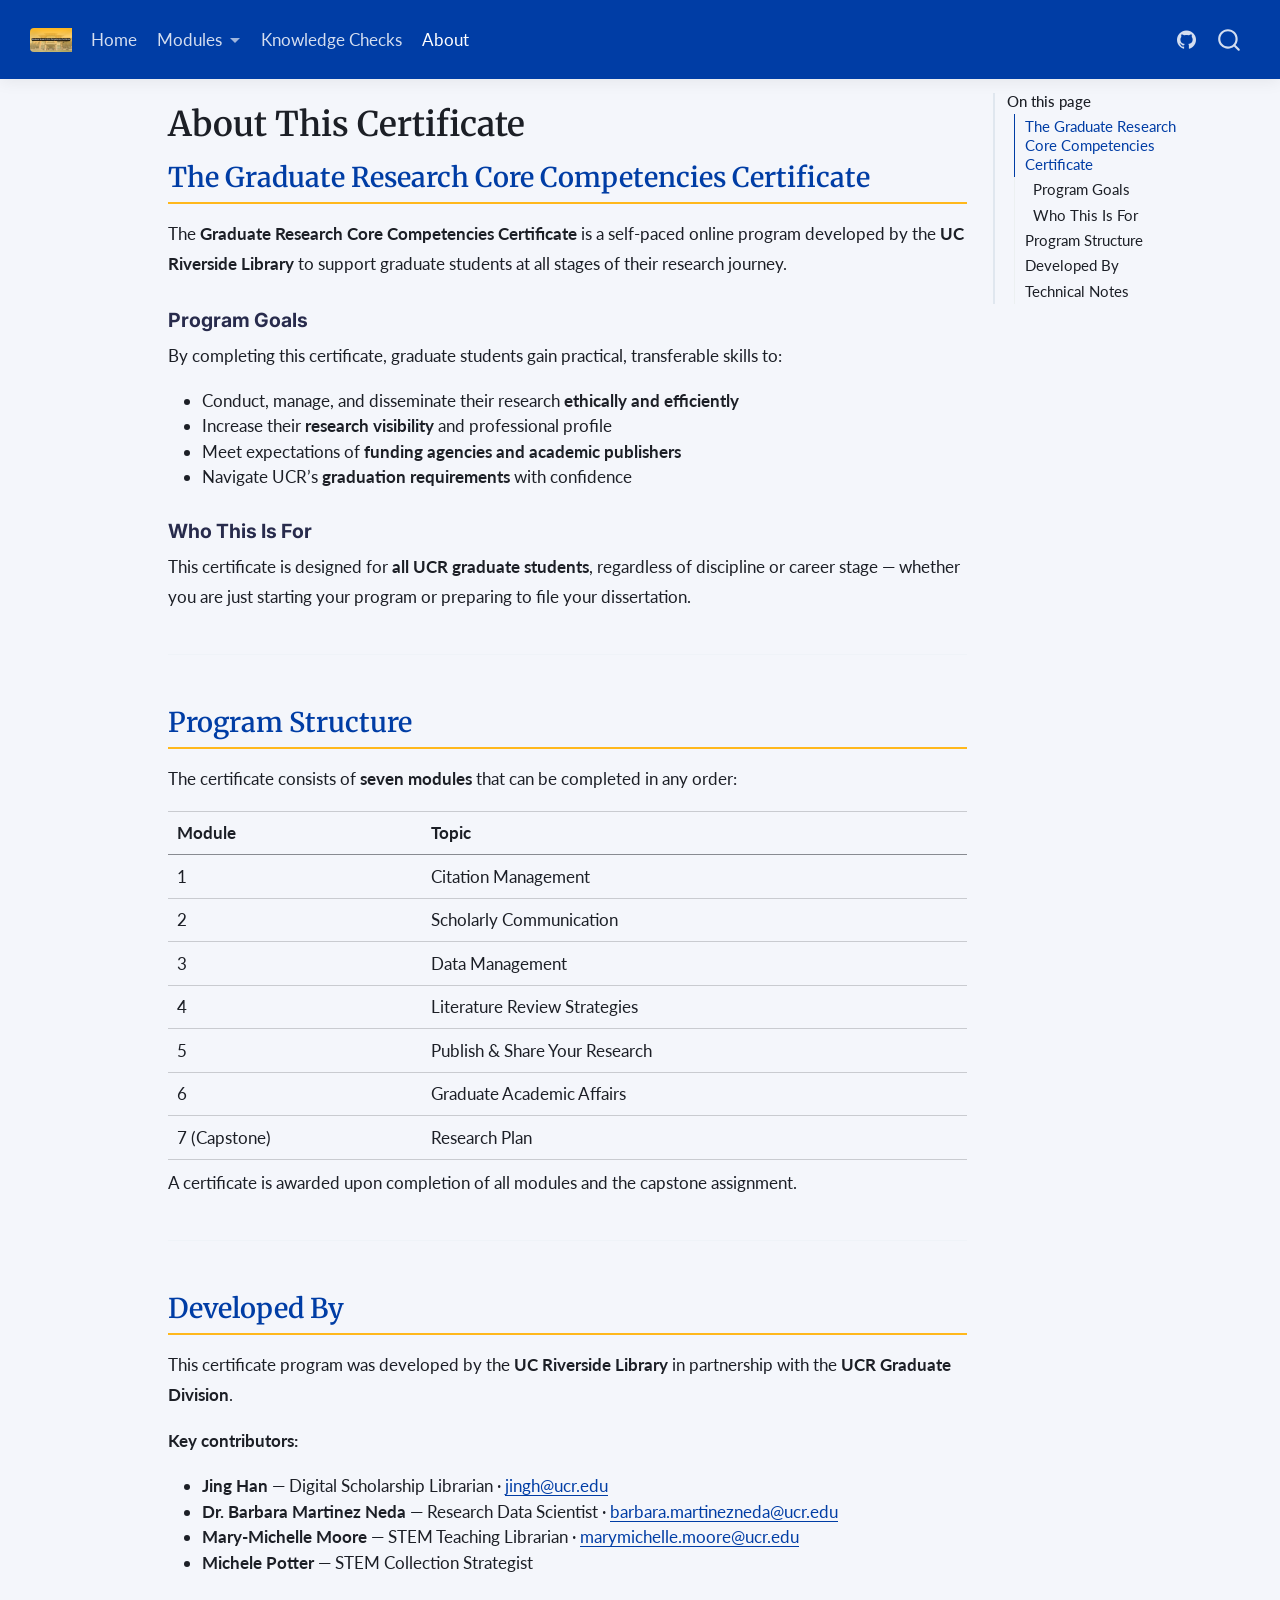
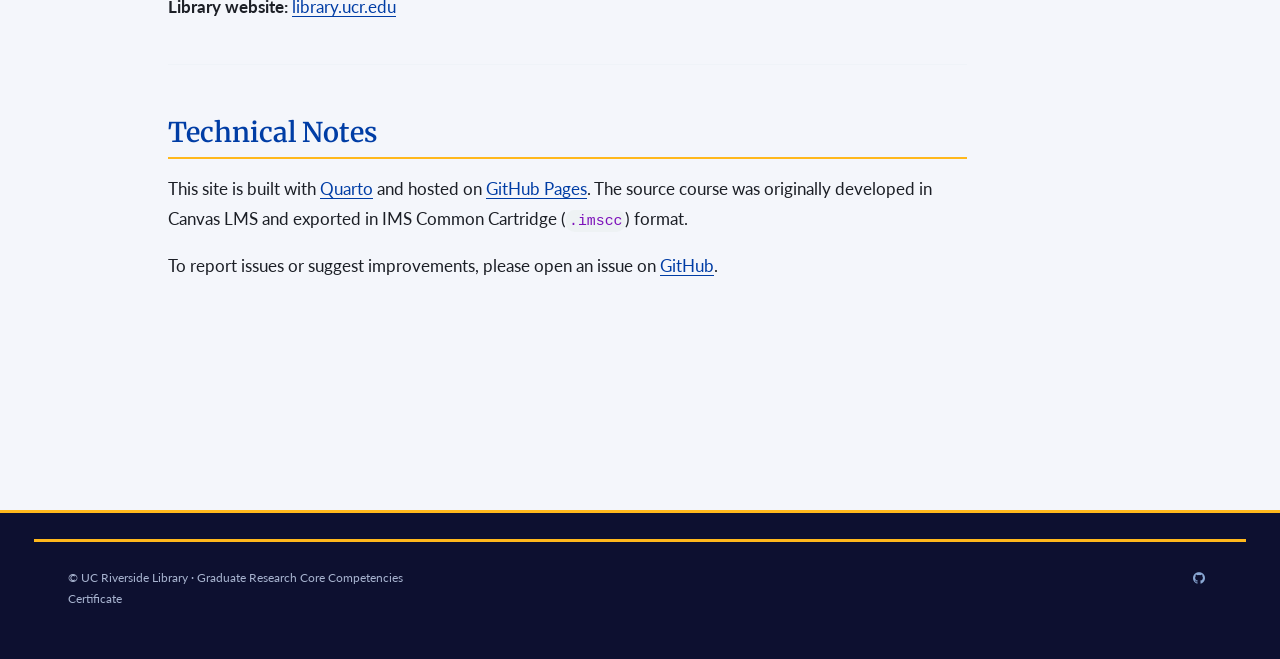
==== docs/about.html @ 78f664d3 "Initial Commit" ====
<!DOCTYPE html>
<html xmlns="http://www.w3.org/1999/xhtml" lang="en" xml:lang="en"><head>

<meta charset="utf-8">
<meta name="generator" content="quarto-1.9.36">

<meta name="viewport" content="width=device-width, initial-scale=1.0, user-scalable=yes">


<title>About This Certificate – Graduate Research Core Competencies Certificate</title>
<style>
/* Default styles provided by pandoc.
** See https://pandoc.org/MANUAL.html#variables-for-html for config info.
*/
code{white-space: pre-wrap;}
span.smallcaps{font-variant: small-caps;}
div.columns{display: flex; gap: min(4vw, 1.5em);}
div.column{flex: auto; overflow-x: auto;}
div.hanging-indent{margin-left: 1.5em; text-indent: -1.5em;}
ul.task-list{list-style: none;}
ul.task-list li input[type="checkbox"] {
  width: 0.8em;
  margin: 0 0.8em 0.2em -1em; /* quarto-specific, see https://github.com/quarto-dev/quarto-cli/issues/4556 */ 
  vertical-align: middle;
}
</style>


<script src="site_libs/quarto-nav/quarto-nav.js"></script>
<script src="site_libs/quarto-nav/headroom.min.js"></script>
<script src="site_libs/clipboard/clipboard.min.js"></script>
<script src="site_libs/quarto-search/autocomplete.umd.js"></script>
<script src="site_libs/quarto-search/fuse.min.js"></script>
<script src="site_libs/quarto-search/quarto-search.js"></script>
<meta name="quarto:offset" content="./">
<link href="./images/certificate-thumbnail.jpg" rel="icon" type="image/jpeg">
<script src="site_libs/quarto-html/quarto.js" type="module"></script>
<script src="site_libs/quarto-html/tabsets/tabsets.js" type="module"></script>
<script src="site_libs/quarto-html/popper.min.js"></script>
<script src="site_libs/quarto-html/tippy.umd.min.js"></script>
<script src="site_libs/quarto-html/anchor.min.js"></script>
<link href="site_libs/quarto-html/tippy.css" rel="stylesheet">
<link href="site_libs/quarto-html/quarto-syntax-highlighting-845c23b38eaddc0f92fda52bfe77a8c8.css" rel="stylesheet" id="quarto-text-highlighting-styles">
<script src="site_libs/bootstrap/bootstrap.min.js"></script>
<link href="site_libs/bootstrap/bootstrap-icons.css" rel="stylesheet">
<link href="site_libs/bootstrap/bootstrap-37506186355d0fa0d9f00577c64c802b.min.css" rel="stylesheet" append-hash="true" id="quarto-bootstrap" data-mode="light">
<script id="quarto-search-options" type="application/json">{
  "location": "navbar",
  "copy-button": false,
  "collapse-after": 3,
  "panel-placement": "end",
  "type": "overlay",
  "limit": 50,
  "keyboard-shortcut": [
    "f",
    "/",
    "s"
  ],
  "show-item-context": false,
  "language": {
    "search-no-results-text": "No results",
    "search-matching-documents-text": "matching documents",
    "search-copy-link-title": "Copy link to search",
    "search-hide-matches-text": "Hide additional matches",
    "search-more-match-text": "more match in this document",
    "search-more-matches-text": "more matches in this document",
    "search-clear-button-title": "Clear",
    "search-text-placeholder": "",
    "search-detached-cancel-button-title": "Cancel",
    "search-submit-button-title": "Submit",
    "search-label": "Search"
  }
}</script>
<style>html{ scroll-behavior: smooth; }</style>
<link rel="preconnect" href="https://fonts.googleapis.com">
<link href="https://fonts.googleapis.com/css2?family=Inter:wght@300;400;600;700&amp;family=Merriweather:wght@400;700&amp;display=swap" rel="stylesheet">


</head>

<body class="nav-fixed quarto-light">

<div id="quarto-search-results"></div>
  <header id="quarto-header" class="headroom fixed-top">
    <nav class="navbar navbar-expand-lg " data-bs-theme="dark">
      <div class="navbar-container container-fluid">
      <div class="navbar-brand-container mx-auto">
    <a href="./index.html" class="navbar-brand navbar-brand-logo">
    <img src="./images/certificate-thumbnail.jpg" alt="GRCC Certificate" class="navbar-logo light-content">
    <img src="./images/certificate-thumbnail.jpg" alt="GRCC Certificate" class="navbar-logo dark-content">
    </a>
  </div>
            <div id="quarto-search" class="" title="Search"></div>
          <button class="navbar-toggler" type="button" data-bs-toggle="collapse" data-bs-target="#navbarCollapse" aria-controls="navbarCollapse" role="menu" aria-expanded="false" aria-label="Toggle navigation" onclick="if (window.quartoToggleHeadroom) { window.quartoToggleHeadroom(); }">
  <span class="navbar-toggler-icon"></span>
</button>
          <div class="collapse navbar-collapse" id="navbarCollapse">
            <ul class="navbar-nav navbar-nav-scroll me-auto">
  <li class="nav-item">
    <a class="nav-link" href="./index.html"> 
<span class="menu-text">Home</span></a>
  </li>  
  <li class="nav-item dropdown ">
    <a class="nav-link dropdown-toggle" href="#" id="nav-menu-modules" role="link" data-bs-toggle="dropdown" aria-expanded="false">
 <span class="menu-text">Modules</span>
    </a>
    <ul class="dropdown-menu" aria-labelledby="nav-menu-modules">    
        <li>
    <a class="dropdown-item" href="./modules/01-citation-management.html">
 <span class="dropdown-text">1 · Citation Management</span></a>
  </li>  
        <li>
    <a class="dropdown-item" href="./modules/02-scholarly-communication.html">
 <span class="dropdown-text">2 · Scholarly Communication</span></a>
  </li>  
        <li>
    <a class="dropdown-item" href="./modules/03-data-management.html">
 <span class="dropdown-text">3 · Data Management</span></a>
  </li>  
        <li>
    <a class="dropdown-item" href="./modules/04-literature-review.html">
 <span class="dropdown-text">4 · Literature Review Strategies</span></a>
  </li>  
        <li>
    <a class="dropdown-item" href="./modules/05-publish-share.html">
 <span class="dropdown-text">5 · Publish &amp; Share Your Research</span></a>
  </li>  
        <li>
    <a class="dropdown-item" href="./modules/06-graduate-academic-affairs.html">
 <span class="dropdown-text">6 · Graduate Academic Affairs</span></a>
  </li>  
        <li>
    <a class="dropdown-item" href="./modules/07-capstone.html">
 <span class="dropdown-text">7 · Capstone: Research Plan</span></a>
  </li>  
    </ul>
  </li>
  <li class="nav-item">
    <a class="nav-link" href="./knowledge-checks.html"> 
<span class="menu-text">Knowledge Checks</span></a>
  </li>  
  <li class="nav-item">
    <a class="nav-link active" href="./about.html" aria-current="page"> 
<span class="menu-text">About</span></a>
  </li>  
</ul>
            <ul class="navbar-nav navbar-nav-scroll ms-auto">
  <li class="nav-item compact">
    <a class="nav-link" href="https://github.com/jinghanlib/grcc-certificate"> <i class="bi bi-github" role="img" aria-label="GitHub">
</i> 
<span class="menu-text"></span></a>
  </li>  
</ul>
          </div> <!-- /navcollapse -->
            <div class="quarto-navbar-tools">
</div>
      </div> <!-- /container-fluid -->
    </nav>
</header>
<!-- content -->
<div id="quarto-content" class="quarto-container page-columns page-rows-contents page-layout-article page-navbar">
<!-- sidebar -->
<!-- margin-sidebar -->
    <div id="quarto-margin-sidebar" class="sidebar margin-sidebar">
        <nav id="TOC" role="doc-toc" class="toc-active">
    <h2 id="toc-title">On this page</h2>
   
  <ul>
  <li><a href="#the-graduate-research-core-competencies-certificate" id="toc-the-graduate-research-core-competencies-certificate" class="nav-link active" data-scroll-target="#the-graduate-research-core-competencies-certificate">The Graduate Research Core Competencies Certificate</a>
  <ul class="collapse">
  <li><a href="#program-goals" id="toc-program-goals" class="nav-link" data-scroll-target="#program-goals">Program Goals</a></li>
  <li><a href="#who-this-is-for" id="toc-who-this-is-for" class="nav-link" data-scroll-target="#who-this-is-for">Who This Is For</a></li>
  </ul></li>
  <li><a href="#program-structure" id="toc-program-structure" class="nav-link" data-scroll-target="#program-structure">Program Structure</a></li>
  <li><a href="#developed-by" id="toc-developed-by" class="nav-link" data-scroll-target="#developed-by">Developed By</a></li>
  <li><a href="#technical-notes" id="toc-technical-notes" class="nav-link" data-scroll-target="#technical-notes">Technical Notes</a></li>
  </ul>
</nav>
    </div>
<!-- main -->
<main class="content" id="quarto-document-content">

<header id="title-block-header" class="quarto-title-block default">
<div class="quarto-title">
<h1 class="title">About This Certificate</h1>
</div>



<div class="quarto-title-meta">

    
  
    
  </div>
  


</header>


<section id="the-graduate-research-core-competencies-certificate" class="level2">
<h2 class="anchored" data-anchor-id="the-graduate-research-core-competencies-certificate">The Graduate Research Core Competencies Certificate</h2>
<p>The <strong>Graduate Research Core Competencies Certificate</strong> is a self-paced online program developed by the <strong>UC Riverside Library</strong> to support graduate students at all stages of their research journey.</p>
<section id="program-goals" class="level3">
<h3 class="anchored" data-anchor-id="program-goals">Program Goals</h3>
<p>By completing this certificate, graduate students gain practical, transferable skills to:</p>
<ul>
<li>Conduct, manage, and disseminate their research <strong>ethically and efficiently</strong></li>
<li>Increase their <strong>research visibility</strong> and professional profile</li>
<li>Meet expectations of <strong>funding agencies and academic publishers</strong></li>
<li>Navigate UCR’s <strong>graduation requirements</strong> with confidence</li>
</ul>
</section>
<section id="who-this-is-for" class="level3">
<h3 class="anchored" data-anchor-id="who-this-is-for">Who This Is For</h3>
<p>This certificate is designed for <strong>all UCR graduate students</strong>, regardless of discipline or career stage — whether you are just starting your program or preparing to file your dissertation.</p>
<hr>
</section>
</section>
<section id="program-structure" class="level2">
<h2 class="anchored" data-anchor-id="program-structure">Program Structure</h2>
<p>The certificate consists of <strong>seven modules</strong> that can be completed in any order:</p>
<table class="caption-top table">
<thead>
<tr class="header">
<th>Module</th>
<th>Topic</th>
</tr>
</thead>
<tbody>
<tr class="odd">
<td>1</td>
<td>Citation Management</td>
</tr>
<tr class="even">
<td>2</td>
<td>Scholarly Communication</td>
</tr>
<tr class="odd">
<td>3</td>
<td>Data Management</td>
</tr>
<tr class="even">
<td>4</td>
<td>Literature Review Strategies</td>
</tr>
<tr class="odd">
<td>5</td>
<td>Publish &amp; Share Your Research</td>
</tr>
<tr class="even">
<td>6</td>
<td>Graduate Academic Affairs</td>
</tr>
<tr class="odd">
<td>7 (Capstone)</td>
<td>Research Plan</td>
</tr>
</tbody>
</table>
<p>A certificate is awarded upon completion of all modules and the capstone assignment.</p>
<hr>
</section>
<section id="developed-by" class="level2">
<h2 class="anchored" data-anchor-id="developed-by">Developed By</h2>
<p>This certificate program was developed by the <strong>UC Riverside Library</strong> in partnership with the <strong>UCR Graduate Division</strong>.</p>
<p><strong>Key contributors:</strong></p>
<ul>
<li><strong>Jing Han</strong> — Digital Scholarship Librarian · <a href="mailto:jingh@ucr.edu">jingh@ucr.edu</a></li>
<li><strong>Dr.&nbsp;Barbara Martinez Neda</strong> — Research Data Scientist · <a href="mailto:barbara.martinezneda@ucr.edu">barbara.martinezneda@ucr.edu</a></li>
<li><strong>Mary-Michelle Moore</strong> — STEM Teaching Librarian · <a href="mailto:marymichelle.moore@ucr.edu">marymichelle.moore@ucr.edu</a></li>
<li><strong>Michele Potter</strong> — STEM Collection Strategist</li>
</ul>
<p><strong>Library website:</strong> <a href="https://library.ucr.edu">library.ucr.edu</a></p>
<hr>
</section>
<section id="technical-notes" class="level2">
<h2 class="anchored" data-anchor-id="technical-notes">Technical Notes</h2>
<p>This site is built with <a href="https://quarto.org">Quarto</a> and hosted on <a href="https://pages.github.com">GitHub Pages</a>. The source course was originally developed in Canvas LMS and exported in IMS Common Cartridge (<code>.imscc</code>) format.</p>
<p>To report issues or suggest improvements, please open an issue on <a href="https://github.com/YOUR-USERNAME/grcc-certificate">GitHub</a>.</p>


</section>

</main> <!-- /main -->
<script id="quarto-html-after-body" type="application/javascript">
  window.document.addEventListener("DOMContentLoaded", function (event) {
    const icon = "";
    const anchorJS = new window.AnchorJS();
    anchorJS.options = {
      placement: 'right',
      icon: icon
    };
    anchorJS.add('.anchored');
    const isCodeAnnotation = (el) => {
      for (const clz of el.classList) {
        if (clz.startsWith('code-annotation-')) {                     
          return true;
        }
      }
      return false;
    }
    const onCopySuccess = function(e) {
      // button target
      const button = e.trigger;
      // don't keep focus
      button.blur();
      // flash "checked"
      button.classList.add('code-copy-button-checked');
      var currentTitle = button.getAttribute("title");
      button.setAttribute("title", "Copied!");
      let tooltip;
      if (window.bootstrap) {
        button.setAttribute("data-bs-toggle", "tooltip");
        button.setAttribute("data-bs-placement", "left");
        button.setAttribute("data-bs-title", "Copied!");
        tooltip = new bootstrap.Tooltip(button, 
          { trigger: "manual", 
            customClass: "code-copy-button-tooltip",
            offset: [0, -8]});
        tooltip.show();    
      }
      setTimeout(function() {
        if (tooltip) {
          tooltip.hide();
          button.removeAttribute("data-bs-title");
          button.removeAttribute("data-bs-toggle");
          button.removeAttribute("data-bs-placement");
        }
        button.setAttribute("title", currentTitle);
        button.classList.remove('code-copy-button-checked');
      }, 1000);
      // clear code selection
      e.clearSelection();
    }
    const getTextToCopy = function(trigger) {
      const outerScaffold = trigger.parentElement.cloneNode(true);
      const codeEl = outerScaffold.querySelector('code');
      for (const childEl of codeEl.children) {
        if (isCodeAnnotation(childEl)) {
          childEl.remove();
        }
      }
      return codeEl.innerText;
    }
    const clipboard = new window.ClipboardJS('.code-copy-button:not([data-in-quarto-modal])', {
      text: getTextToCopy
    });
    clipboard.on('success', onCopySuccess);
    if (window.document.getElementById('quarto-embedded-source-code-modal')) {
      const clipboardModal = new window.ClipboardJS('.code-copy-button[data-in-quarto-modal]', {
        text: getTextToCopy,
        container: window.document.getElementById('quarto-embedded-source-code-modal')
      });
      clipboardModal.on('success', onCopySuccess);
    }
      var localhostRegex = new RegExp(/^(?:http|https):\/\/localhost\:?[0-9]*\//);
      var mailtoRegex = new RegExp(/^mailto:/);
        var filterRegex = new RegExp('/' + window.location.host + '/');
      var isInternal = (href) => {
          return filterRegex.test(href) || localhostRegex.test(href) || mailtoRegex.test(href);
      }
      // Inspect non-navigation links and adorn them if external
     var links = window.document.querySelectorAll('a[href]:not(.nav-link):not(.navbar-brand):not(.toc-action):not(.sidebar-link):not(.sidebar-item-toggle):not(.pagination-link):not(.no-external):not([aria-hidden]):not(.dropdown-item):not(.quarto-navigation-tool):not(.about-link)');
      for (var i=0; i<links.length; i++) {
        const link = links[i];
        if (!isInternal(link.href)) {
          // undo the damage that might have been done by quarto-nav.js in the case of
          // links that we want to consider external
          if (link.dataset.originalHref !== undefined) {
            link.href = link.dataset.originalHref;
          }
            // target, if specified
            link.setAttribute("target", "_blank");
            if (link.getAttribute("rel") === null) {
              link.setAttribute("rel", "noopener");
            }
        }
      }
    function tippyHover(el, contentFn, onTriggerFn, onUntriggerFn) {
      const config = {
        allowHTML: true,
        maxWidth: 500,
        delay: 100,
        arrow: false,
        appendTo: function(el) {
            return el.parentElement;
        },
        interactive: true,
        interactiveBorder: 10,
        theme: 'quarto',
        placement: 'bottom-start',
      };
      if (contentFn) {
        config.content = contentFn;
      }
      if (onTriggerFn) {
        config.onTrigger = onTriggerFn;
      }
      if (onUntriggerFn) {
        config.onUntrigger = onUntriggerFn;
      }
      window.tippy(el, config); 
    }
    const noterefs = window.document.querySelectorAll('a[role="doc-noteref"]');
    for (var i=0; i<noterefs.length; i++) {
      const ref = noterefs[i];
      tippyHover(ref, function() {
        // use id or data attribute instead here
        let href = ref.getAttribute('data-footnote-href') || ref.getAttribute('href');
        try { href = new URL(href).hash; } catch {}
        const id = href.replace(/^#\/?/, "");
        const note = window.document.getElementById(id);
        if (note) {
          return note.innerHTML;
        } else {
          return "";
        }
      });
    }
    const xrefs = window.document.querySelectorAll('a.quarto-xref');
    const processXRef = (id, note) => {
      // Strip column container classes
      const stripColumnClz = (el) => {
        el.classList.remove("page-full", "page-columns");
        if (el.children) {
          for (const child of el.children) {
            stripColumnClz(child);
          }
        }
      }
      stripColumnClz(note)
      if (id === null || id.startsWith('sec-')) {
        // Special case sections, only their first couple elements
        const container = document.createElement("div");
        if (note.children && note.children.length > 2) {
          container.appendChild(note.children[0].cloneNode(true));
          for (let i = 1; i < note.children.length; i++) {
            const child = note.children[i];
            if (child.tagName === "P" && child.innerText === "") {
              continue;
            } else {
              container.appendChild(child.cloneNode(true));
              break;
            }
          }
          if (window.Quarto?.typesetMath) {
            window.Quarto.typesetMath(container);
          }
          return container.innerHTML
        } else {
          if (window.Quarto?.typesetMath) {
            window.Quarto.typesetMath(note);
          }
          return note.innerHTML;
        }
      } else {
        // Remove any anchor links if they are present
        const anchorLink = note.querySelector('a.anchorjs-link');
        if (anchorLink) {
          anchorLink.remove();
        }
        if (window.Quarto?.typesetMath) {
          window.Quarto.typesetMath(note);
        }
        if (note.classList.contains("callout")) {
          return note.outerHTML;
        } else {
          return note.innerHTML;
        }
      }
    }
    for (var i=0; i<xrefs.length; i++) {
      const xref = xrefs[i];
      tippyHover(xref, undefined, function(instance) {
        instance.disable();
        let url = xref.getAttribute('href');
        let hash = undefined; 
        if (url.startsWith('#')) {
          hash = url;
        } else {
          try { hash = new URL(url).hash; } catch {}
        }
        if (hash) {
          const id = hash.replace(/^#\/?/, "");
          const note = window.document.getElementById(id);
          if (note !== null) {
            try {
              const html = processXRef(id, note.cloneNode(true));
              instance.setContent(html);
            } finally {
              instance.enable();
              instance.show();
            }
          } else {
            // See if we can fetch this
            fetch(url.split('#')[0])
            .then(res => res.text())
            .then(html => {
              const parser = new DOMParser();
              const htmlDoc = parser.parseFromString(html, "text/html");
              const note = htmlDoc.getElementById(id);
              if (note !== null) {
                const html = processXRef(id, note);
                instance.setContent(html);
              } 
            }).finally(() => {
              instance.enable();
              instance.show();
            });
          }
        } else {
          // See if we can fetch a full url (with no hash to target)
          // This is a special case and we should probably do some content thinning / targeting
          fetch(url)
          .then(res => res.text())
          .then(html => {
            const parser = new DOMParser();
            const htmlDoc = parser.parseFromString(html, "text/html");
            const note = htmlDoc.querySelector('main.content');
            if (note !== null) {
              // This should only happen for chapter cross references
              // (since there is no id in the URL)
              // remove the first header
              if (note.children.length > 0 && note.children[0].tagName === "HEADER") {
                note.children[0].remove();
              }
              const html = processXRef(null, note);
              instance.setContent(html);
            } 
          }).finally(() => {
            instance.enable();
            instance.show();
          });
        }
      }, function(instance) {
      });
    }
        let selectedAnnoteEl;
        const selectorForAnnotation = ( cell, annotation) => {
          let cellAttr = 'data-code-cell="' + cell + '"';
          let lineAttr = 'data-code-annotation="' +  annotation + '"';
          const selector = 'span[' + cellAttr + '][' + lineAttr + ']';
          return selector;
        }
        const selectCodeLines = (annoteEl) => {
          const doc = window.document;
          const targetCell = annoteEl.getAttribute("data-target-cell");
          const targetAnnotation = annoteEl.getAttribute("data-target-annotation");
          const annoteSpan = window.document.querySelector(selectorForAnnotation(targetCell, targetAnnotation));
          const lines = annoteSpan.getAttribute("data-code-lines").split(",");
          const lineIds = lines.map((line) => {
            return targetCell + "-" + line;
          })
          let top = null;
          let height = null;
          let parent = null;
          if (lineIds.length > 0) {
              //compute the position of the single el (top and bottom and make a div)
              const el = window.document.getElementById(lineIds[0]);
              top = el.offsetTop;
              height = el.offsetHeight;
              parent = el.parentElement.parentElement;
            if (lineIds.length > 1) {
              const lastEl = window.document.getElementById(lineIds[lineIds.length - 1]);
              const bottom = lastEl.offsetTop + lastEl.offsetHeight;
              height = bottom - top;
            }
            if (top !== null && height !== null && parent !== null) {
              // cook up a div (if necessary) and position it 
              let div = window.document.getElementById("code-annotation-line-highlight");
              if (div === null) {
                div = window.document.createElement("div");
                div.setAttribute("id", "code-annotation-line-highlight");
                div.style.position = 'absolute';
                parent.appendChild(div);
              }
              div.style.top = top - 2 + "px";
              div.style.height = height + 4 + "px";
              div.style.left = 0;
              let gutterDiv = window.document.getElementById("code-annotation-line-highlight-gutter");
              if (gutterDiv === null) {
                gutterDiv = window.document.createElement("div");
                gutterDiv.setAttribute("id", "code-annotation-line-highlight-gutter");
                gutterDiv.style.position = 'absolute';
                const codeCell = window.document.getElementById(targetCell);
                const gutter = codeCell.querySelector('.code-annotation-gutter');
                gutter.appendChild(gutterDiv);
              }
              gutterDiv.style.top = top - 2 + "px";
              gutterDiv.style.height = height + 4 + "px";
            }
            selectedAnnoteEl = annoteEl;
          }
        };
        const unselectCodeLines = () => {
          const elementsIds = ["code-annotation-line-highlight", "code-annotation-line-highlight-gutter"];
          elementsIds.forEach((elId) => {
            const div = window.document.getElementById(elId);
            if (div) {
              div.remove();
            }
          });
          selectedAnnoteEl = undefined;
        };
          // Handle positioning of the toggle
      window.addEventListener(
        "resize",
        throttle(() => {
          elRect = undefined;
          if (selectedAnnoteEl) {
            selectCodeLines(selectedAnnoteEl);
          }
        }, 10)
      );
      function throttle(fn, ms) {
      let throttle = false;
      let timer;
        return (...args) => {
          if(!throttle) { // first call gets through
              fn.apply(this, args);
              throttle = true;
          } else { // all the others get throttled
              if(timer) clearTimeout(timer); // cancel #2
              timer = setTimeout(() => {
                fn.apply(this, args);
                timer = throttle = false;
              }, ms);
          }
        };
      }
        // Attach click handler to the DT
        const annoteDls = window.document.querySelectorAll('dt[data-target-cell]');
        for (const annoteDlNode of annoteDls) {
          annoteDlNode.addEventListener('click', (event) => {
            const clickedEl = event.target;
            if (clickedEl !== selectedAnnoteEl) {
              unselectCodeLines();
              const activeEl = window.document.querySelector('dt[data-target-cell].code-annotation-active');
              if (activeEl) {
                activeEl.classList.remove('code-annotation-active');
              }
              selectCodeLines(clickedEl);
              clickedEl.classList.add('code-annotation-active');
            } else {
              // Unselect the line
              unselectCodeLines();
              clickedEl.classList.remove('code-annotation-active');
            }
          });
        }
    const findCites = (el) => {
      const parentEl = el.parentElement;
      if (parentEl) {
        const cites = parentEl.dataset.cites;
        if (cites) {
          return {
            el,
            cites: cites.split(' ')
          };
        } else {
          return findCites(el.parentElement)
        }
      } else {
        return undefined;
      }
    };
    var bibliorefs = window.document.querySelectorAll('a[role="doc-biblioref"]');
    for (var i=0; i<bibliorefs.length; i++) {
      const ref = bibliorefs[i];
      const citeInfo = findCites(ref);
      if (citeInfo) {
        tippyHover(citeInfo.el, function() {
          var popup = window.document.createElement('div');
          citeInfo.cites.forEach(function(cite) {
            var citeDiv = window.document.createElement('div');
            citeDiv.classList.add('hanging-indent');
            citeDiv.classList.add('csl-entry');
            var biblioDiv = window.document.getElementById('ref-' + cite);
            if (biblioDiv) {
              citeDiv.innerHTML = biblioDiv.innerHTML;
            }
            popup.appendChild(citeDiv);
          });
          return popup.innerHTML;
        });
      }
    }
  });
  </script>
</div> <!-- /content -->
<footer class="footer">
  <div class="nav-footer">
    <div class="nav-footer-left">
<p>© UC Riverside Library · Graduate Research Core Competencies Certificate</p>
</div>   
    <div class="nav-footer-center">
      &nbsp;
    </div>
    <div class="nav-footer-right">
      <ul class="footer-items list-unstyled">
    <li class="nav-item compact">
    <a class="nav-link" href="https://github.com/jinghanlib/grcc-certificate">
      <i class="bi bi-github" role="img">
</i> 
    </a>
  </li>  
</ul>
    </div>
  </div>
</footer>




<script src="site_libs/quarto-html/zenscroll-min.js"></script>
</body></html>
---- docs/site_libs/quarto-html/tippy.css ----
.tippy-box[data-animation=fade][data-state=hidden]{opacity:0}[data-tippy-root]{max-width:calc(100vw - 10px)}.tippy-box{position:relative;background-color:#333;color:#fff;border-radius:4px;font-size:14px;line-height:1.4;white-space:normal;outline:0;transition-property:transform,visibility,opacity}.tippy-box[data-placement^=top]>.tippy-arrow{bottom:0}.tippy-box[data-placement^=top]>.tippy-arrow:before{bottom:-7px;left:0;border-width:8px 8px 0;border-top-color:initial;transform-origin:center top}.tippy-box[data-placement^=bottom]>.tippy-arrow{top:0}.tippy-box[data-placement^=bottom]>.tippy-arrow:before{top:-7px;left:0;border-width:0 8px 8px;border-bottom-color:initial;transform-origin:center bottom}.tippy-box[data-placement^=left]>.tippy-arrow{right:0}.tippy-box[data-placement^=left]>.tippy-arrow:before{border-width:8px 0 8px 8px;border-left-color:initial;right:-7px;transform-origin:center left}.tippy-box[data-placement^=right]>.tippy-arrow{left:0}.tippy-box[data-placement^=right]>.tippy-arrow:before{left:-7px;border-width:8px 8px 8px 0;border-right-color:initial;transform-origin:center right}.tippy-box[data-inertia][data-state=visible]{transition-timing-function:cubic-bezier(.54,1.5,.38,1.11)}.tippy-arrow{width:16px;height:16px;color:#333}.tippy-arrow:before{content:"";position:absolute;border-color:transparent;border-style:solid}.tippy-content{position:relative;padding:5px 9px;z-index:1}
---- docs/site_libs/quarto-html/quarto-syntax-highlighting-845c23b38eaddc0f92fda52bfe77a8c8.css ----
/* quarto syntax highlight colors */
:root {
  --quarto-hl-ot-color: #003B4F;
  --quarto-hl-at-color: #657422;
  --quarto-hl-ss-color: #20794D;
  --quarto-hl-an-color: #5E5E5E;
  --quarto-hl-fu-color: #4758AB;
  --quarto-hl-st-color: #20794D;
  --quarto-hl-cf-color: #003B4F;
  --quarto-hl-op-color: #5E5E5E;
  --quarto-hl-er-color: #AD0000;
  --quarto-hl-bn-color: #AD0000;
  --quarto-hl-al-color: #AD0000;
  --quarto-hl-va-color: #111111;
  --quarto-hl-bu-color: inherit;
  --quarto-hl-ex-color: inherit;
  --quarto-hl-pp-color: #AD0000;
  --quarto-hl-in-color: #5E5E5E;
  --quarto-hl-vs-color: #20794D;
  --quarto-hl-wa-color: #5E5E5E;
  --quarto-hl-do-color: #5E5E5E;
  --quarto-hl-im-color: #00769E;
  --quarto-hl-ch-color: #20794D;
  --quarto-hl-dt-color: #AD0000;
  --quarto-hl-fl-color: #AD0000;
  --quarto-hl-co-color: #5E5E5E;
  --quarto-hl-cv-color: #5E5E5E;
  --quarto-hl-cn-color: #8f5902;
  --quarto-hl-sc-color: #5E5E5E;
  --quarto-hl-dv-color: #AD0000;
  --quarto-hl-kw-color: #003B4F;
}

/* other quarto variables */
:root {
  --quarto-font-monospace: SFMono-Regular, Menlo, Monaco, Consolas, "Liberation Mono", "Courier New", monospace;
}

/* syntax highlight based on Pandoc's rules */
pre > code.sourceCode > span {
  color: #003B4F;
}

code.sourceCode > span {
  color: #003B4F;
}

div.sourceCode,
div.sourceCode pre.sourceCode {
  color: #003B4F;
}

/* Normal */
code span {
  color: #003B4F;
}

/* Alert */
code span.al {
  color: #AD0000;
  font-style: inherit;
}

/* Annotation */
code span.an {
  color: #5E5E5E;
  font-style: inherit;
}

/* Attribute */
code span.at {
  color: #657422;
  font-style: inherit;
}

/* BaseN */
code span.bn {
  color: #AD0000;
  font-style: inherit;
}

/* BuiltIn */
code span.bu {
  font-style: inherit;
}

/* ControlFlow */
code span.cf {
  color: #003B4F;
  font-weight: bold;
  font-style: inherit;
}

/* Char */
code span.ch {
  color: #20794D;
  font-style: inherit;
}

/* Constant */
code span.cn {
  color: #8f5902;
  font-style: inherit;
}

/* Comment */
code span.co {
  color: #5E5E5E;
  font-style: inherit;
}

/* CommentVar */
code span.cv {
  color: #5E5E5E;
  font-style: italic;
}

/* Documentation */
code span.do {
  color: #5E5E5E;
  font-style: italic;
}

/* DataType */
code span.dt {
  color: #AD0000;
  font-style: inherit;
}

/* DecVal */
code span.dv {
  color: #AD0000;
  font-style: inherit;
}

/* Error */
code span.er {
  color: #AD0000;
  font-style: inherit;
}

/* Extension */
code span.ex {
  font-style: inherit;
}

/* Float */
code span.fl {
  color: #AD0000;
  font-style: inherit;
}

/* Function */
code span.fu {
  color: #4758AB;
  font-style: inherit;
}

/* Import */
code span.im {
  color: #00769E;
  font-style: inherit;
}

/* Information */
code span.in {
  color: #5E5E5E;
  font-style: inherit;
}

/* Keyword */
code span.kw {
  color: #003B4F;
  font-weight: bold;
  font-style: inherit;
}

/* Operator */
code span.op {
  color: #5E5E5E;
  font-style: inherit;
}

/* Other */
code span.ot {
  color: #003B4F;
  font-style: inherit;
}

/* Preprocessor */
code span.pp {
  color: #AD0000;
  font-style: inherit;
}

/* SpecialChar */
code span.sc {
  color: #5E5E5E;
  font-style: inherit;
}

/* SpecialString */
code span.ss {
  color: #20794D;
  font-style: inherit;
}

/* String */
code span.st {
  color: #20794D;
  font-style: inherit;
}

/* Variable */
code span.va {
  color: #111111;
  font-style: inherit;
}

/* VerbatimString */
code span.vs {
  color: #20794D;
  font-style: inherit;
}

/* Warning */
code span.wa {
  color: #5E5E5E;
  font-style: italic;
}

.prevent-inlining {
  content: "</";
}

/*# sourceMappingURL=ac89f0bb514bba72461919f78549e31c.css.map */
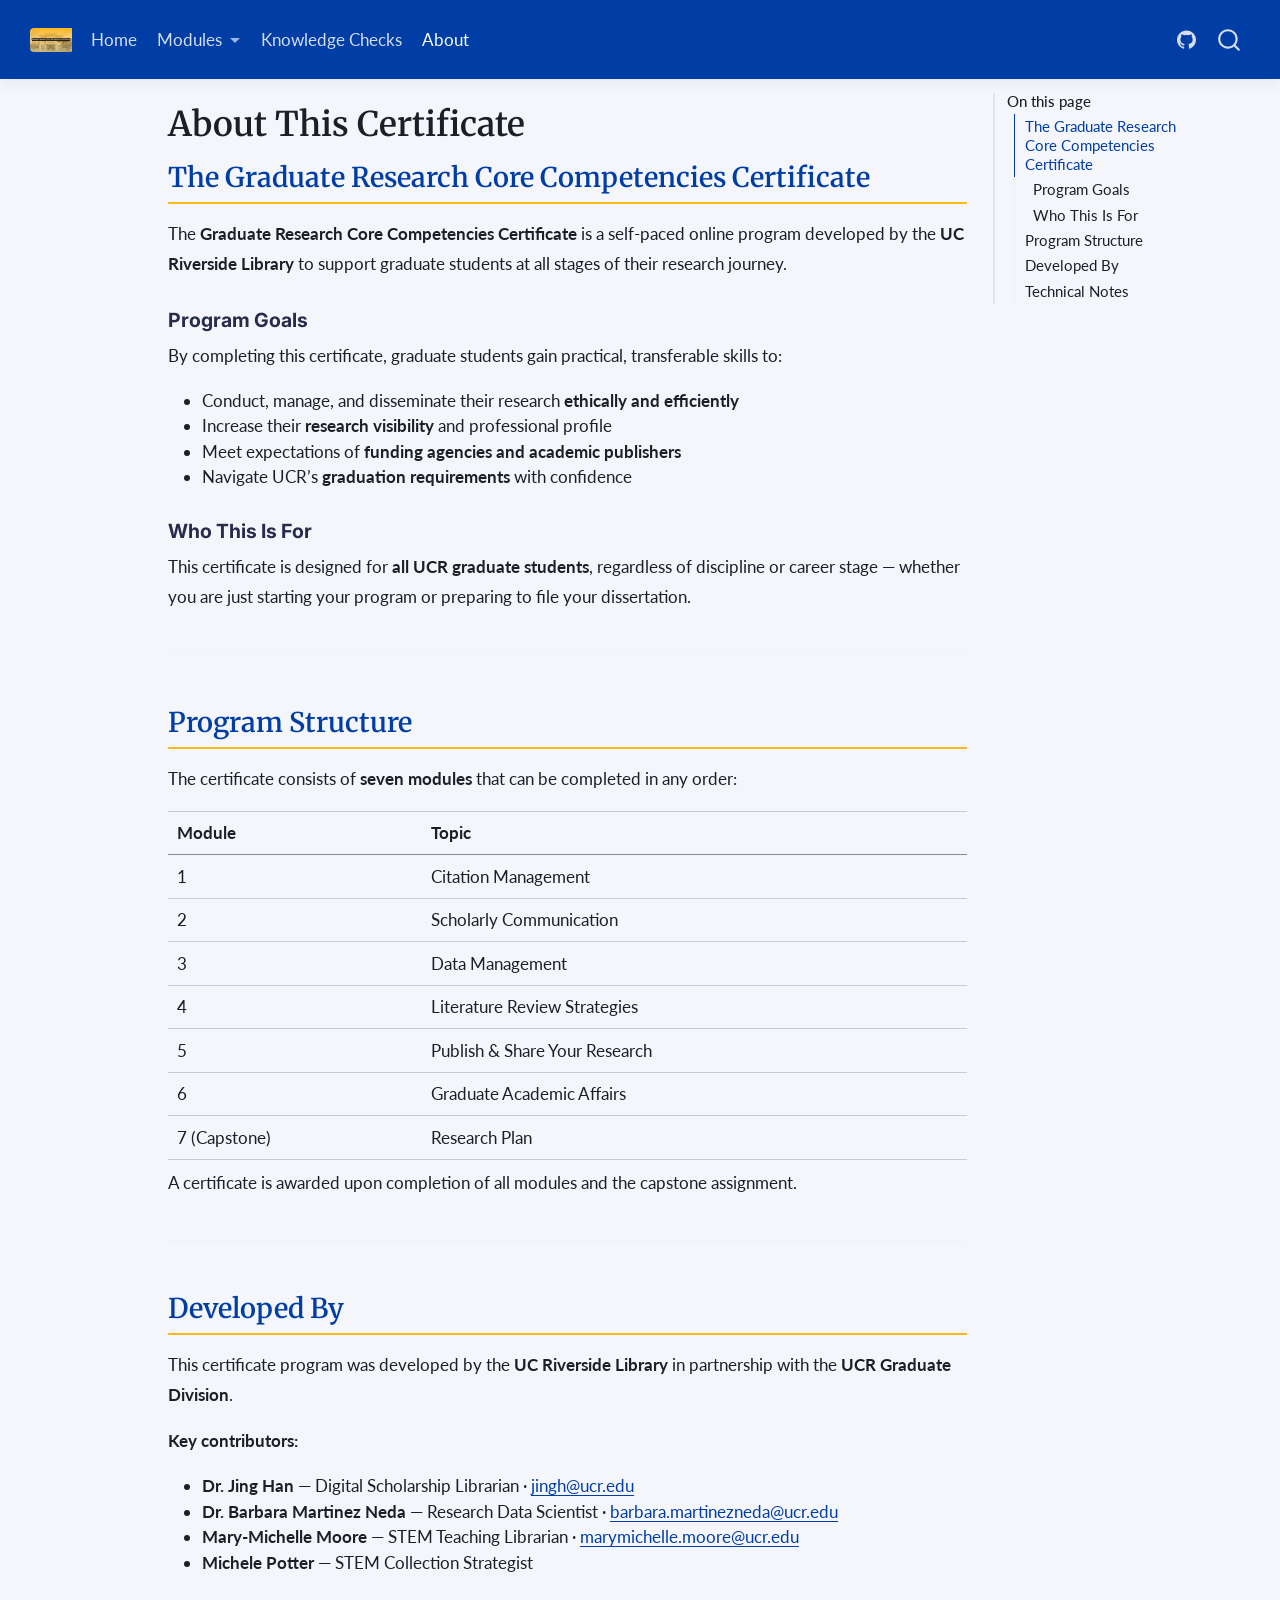
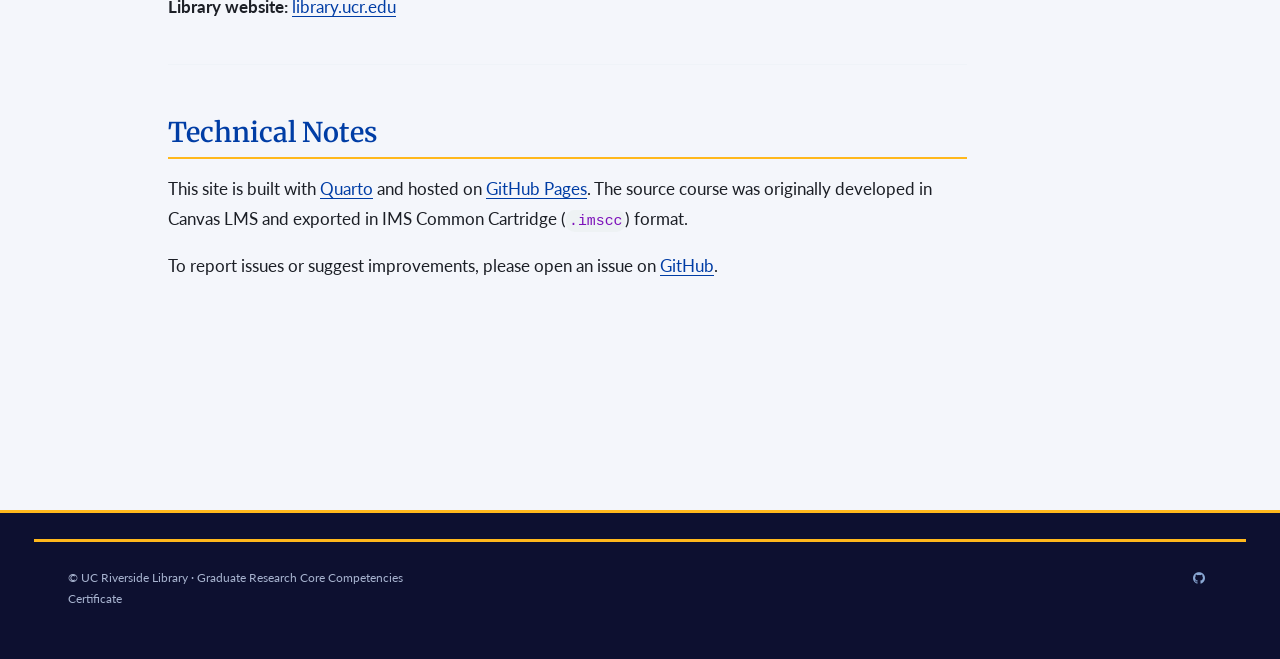
==== commit d7334276: "Add Dr. prefix to Jing Han and Barbara Martinez Neda throughout" ====
--- a/docs/about.html
+++ b/docs/about.html
@@ -43,7 +43,7 @@
 <link href="site_libs/quarto-html/quarto-syntax-highlighting-845c23b38eaddc0f92fda52bfe77a8c8.css" rel="stylesheet" id="quarto-text-highlighting-styles">
 <script src="site_libs/bootstrap/bootstrap.min.js"></script>
 <link href="site_libs/bootstrap/bootstrap-icons.css" rel="stylesheet">
-<link href="site_libs/bootstrap/bootstrap-37506186355d0fa0d9f00577c64c802b.min.css" rel="stylesheet" append-hash="true" id="quarto-bootstrap" data-mode="light">
+<link href="site_libs/bootstrap/bootstrap-c757c3e3eb24b55221ff6a535b5bb890.min.css" rel="stylesheet" append-hash="true" id="quarto-bootstrap" data-mode="light">
 <script id="quarto-search-options" type="application/json">{
   "location": "navbar",
   "copy-button": false,
@@ -267,7 +267,7 @@
 <p>This certificate program was developed by the <strong>UC Riverside Library</strong> in partnership with the <strong>UCR Graduate Division</strong>.</p>
 <p><strong>Key contributors:</strong></p>
 <ul>
-<li><strong>Jing Han</strong> — Digital Scholarship Librarian · <a href="mailto:jingh@ucr.edu">jingh@ucr.edu</a></li>
+<li><strong>Dr.&nbsp;Jing Han</strong> — Digital Scholarship Librarian · <a href="mailto:jingh@ucr.edu">jingh@ucr.edu</a></li>
 <li><strong>Dr.&nbsp;Barbara Martinez Neda</strong> — Research Data Scientist · <a href="mailto:barbara.martinezneda@ucr.edu">barbara.martinezneda@ucr.edu</a></li>
 <li><strong>Mary-Michelle Moore</strong> — STEM Teaching Librarian · <a href="mailto:marymichelle.moore@ucr.edu">marymichelle.moore@ucr.edu</a></li>
 <li><strong>Michele Potter</strong> — STEM Collection Strategist</li>
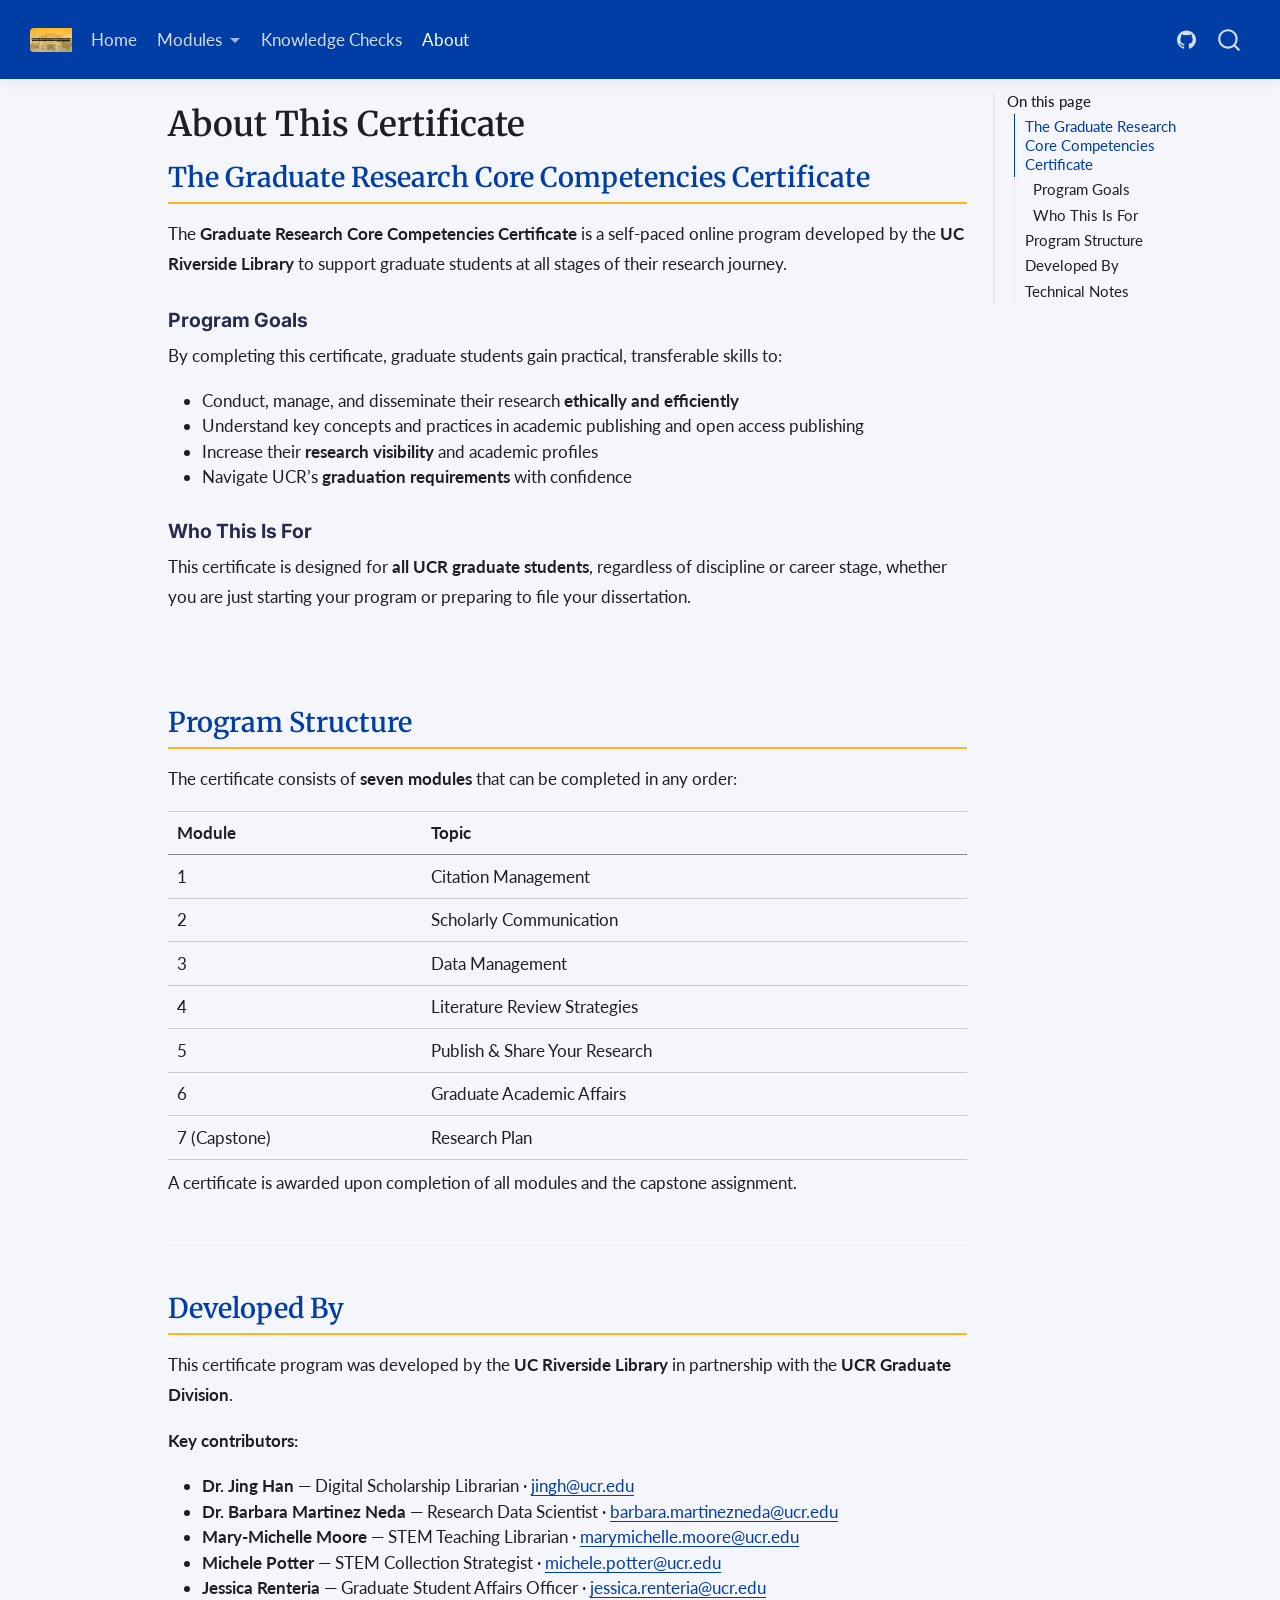
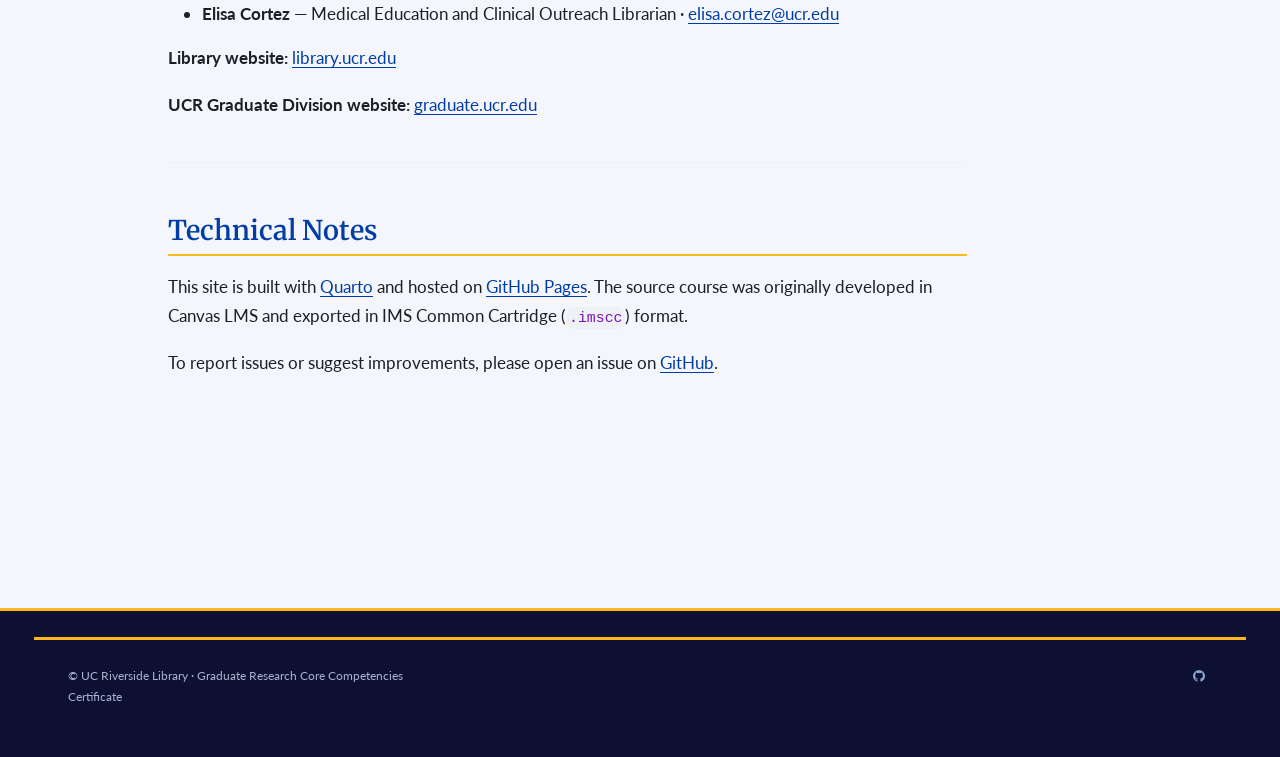
==== commit 4618fefa: "Update site content and fix rendering issues" ====
--- a/docs/about.html
+++ b/docs/about.html
@@ -207,14 +207,14 @@
 <p>By completing this certificate, graduate students gain practical, transferable skills to:</p>
 <ul>
 <li>Conduct, manage, and disseminate their research <strong>ethically and efficiently</strong></li>
-<li>Increase their <strong>research visibility</strong> and professional profile</li>
-<li>Meet expectations of <strong>funding agencies and academic publishers</strong></li>
+<li>Understand key concepts and practices in academic publishing and open access publishing</li>
+<li>Increase their <strong>research visibility</strong> and academic profiles</li>
 <li>Navigate UCR’s <strong>graduation requirements</strong> with confidence</li>
 </ul>
 </section>
 <section id="who-this-is-for" class="level3">
 <h3 class="anchored" data-anchor-id="who-this-is-for">Who This Is For</h3>
-<p>This certificate is designed for <strong>all UCR graduate students</strong>, regardless of discipline or career stage — whether you are just starting your program or preparing to file your dissertation.</p>
+<p>This certificate is designed for <strong>all UCR graduate students</strong>, regardless of discipline or career stage, whether you are just starting your program or preparing to file your dissertation.</p>
 <hr>
 </section>
 </section>
@@ -270,15 +270,18 @@
 <li><strong>Dr.&nbsp;Jing Han</strong> — Digital Scholarship Librarian · <a href="mailto:jingh@ucr.edu">jingh@ucr.edu</a></li>
 <li><strong>Dr.&nbsp;Barbara Martinez Neda</strong> — Research Data Scientist · <a href="mailto:barbara.martinezneda@ucr.edu">barbara.martinezneda@ucr.edu</a></li>
 <li><strong>Mary-Michelle Moore</strong> — STEM Teaching Librarian · <a href="mailto:marymichelle.moore@ucr.edu">marymichelle.moore@ucr.edu</a></li>
-<li><strong>Michele Potter</strong> — STEM Collection Strategist</li>
+<li><strong>Michele Potter</strong> — STEM Collection Strategist · <a href="mailto:michele.potter@ucr.edu">michele.potter@ucr.edu</a></li>
+<li><strong>Jessica Renteria</strong> — Graduate Student Affairs Officer · <a href="mailto:jessica.renteria@ucr.edu">jessica.renteria@ucr.edu</a></li>
+<li><strong>Elisa Cortez</strong> — Medical Education and Clinical Outreach Librarian · <a href="mailto:elisa.cortez@ucr.edu">elisa.cortez@ucr.edu</a></li>
 </ul>
 <p><strong>Library website:</strong> <a href="https://library.ucr.edu">library.ucr.edu</a></p>
+<p><strong>UCR Graduate Division website:</strong> <a href="https://graduate.ucr.edu/">graduate.ucr.edu</a></p>
 <hr>
 </section>
 <section id="technical-notes" class="level2">
 <h2 class="anchored" data-anchor-id="technical-notes">Technical Notes</h2>
-<p>This site is built with <a href="https://quarto.org">Quarto</a> and hosted on <a href="https://pages.github.com">GitHub Pages</a>. The source course was originally developed in Canvas LMS and exported in IMS Common Cartridge (<code>.imscc</code>) format.</p>
-<p>To report issues or suggest improvements, please open an issue on <a href="https://github.com/YOUR-USERNAME/grcc-certificate">GitHub</a>.</p>
+<p>This site is built with <a href="https://quarto.org">Quarto</a> and hosted on <a href="https://jinghanlib.github.io/grcc-certificate/">GitHub Pages</a>. The source course was originally developed in Canvas LMS and exported in IMS Common Cartridge (<code>.imscc</code>) format.</p>
+<p>To report issues or suggest improvements, please open an issue on <a href="https://github.com/jinghanlib/grcc-certificate">GitHub</a>.</p>
 
 
 </section>
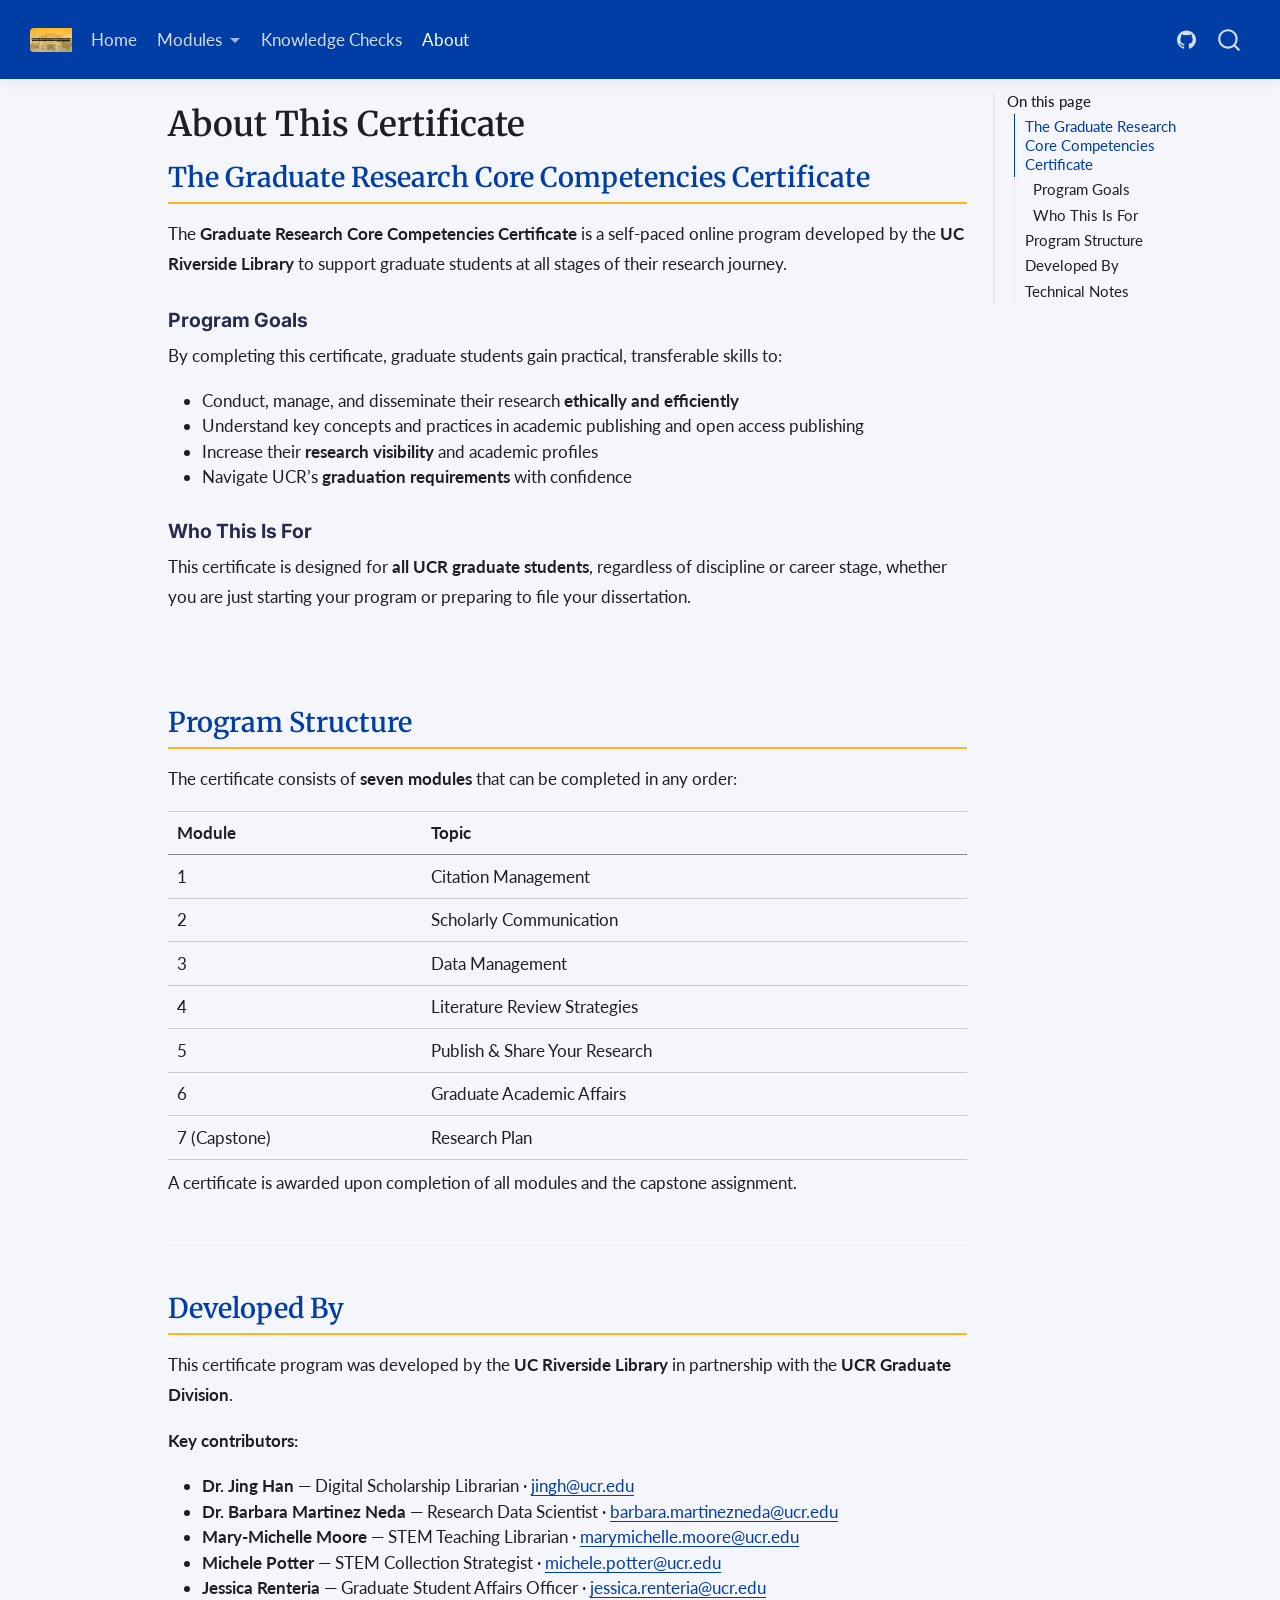
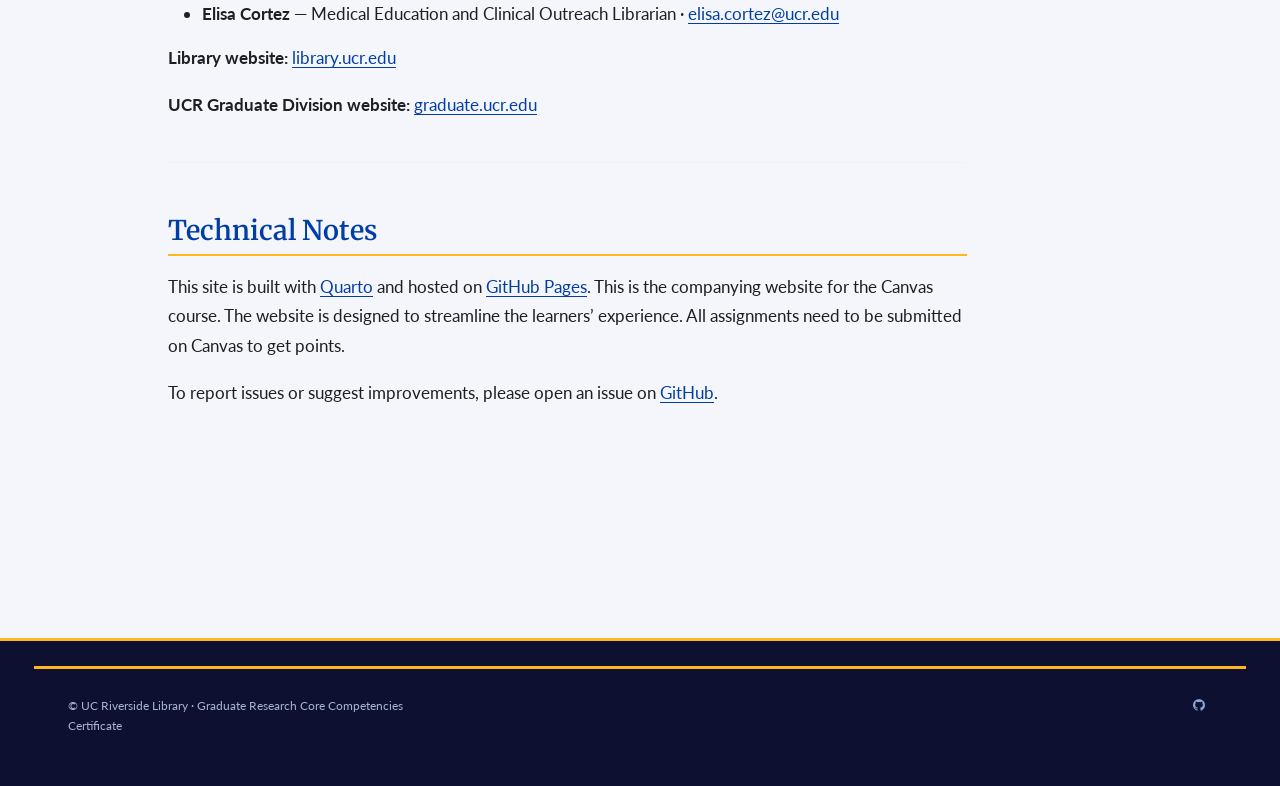
==== commit 75a51d2e: "Update site content" ====
--- a/docs/about.html
+++ b/docs/about.html
@@ -280,7 +280,7 @@
 </section>
 <section id="technical-notes" class="level2">
 <h2 class="anchored" data-anchor-id="technical-notes">Technical Notes</h2>
-<p>This site is built with <a href="https://quarto.org">Quarto</a> and hosted on <a href="https://jinghanlib.github.io/grcc-certificate/">GitHub Pages</a>. The source course was originally developed in Canvas LMS and exported in IMS Common Cartridge (<code>.imscc</code>) format.</p>
+<p>This site is built with <a href="https://quarto.org">Quarto</a> and hosted on <a href="https://jinghanlib.github.io/grcc-certificate/">GitHub Pages</a>. This is the companying website for the Canvas course. The website is designed to streamline the learners’ experience. All assignments need to be submitted on Canvas to get points.</p>
 <p>To report issues or suggest improvements, please open an issue on <a href="https://github.com/jinghanlib/grcc-certificate">GitHub</a>.</p>
 
 
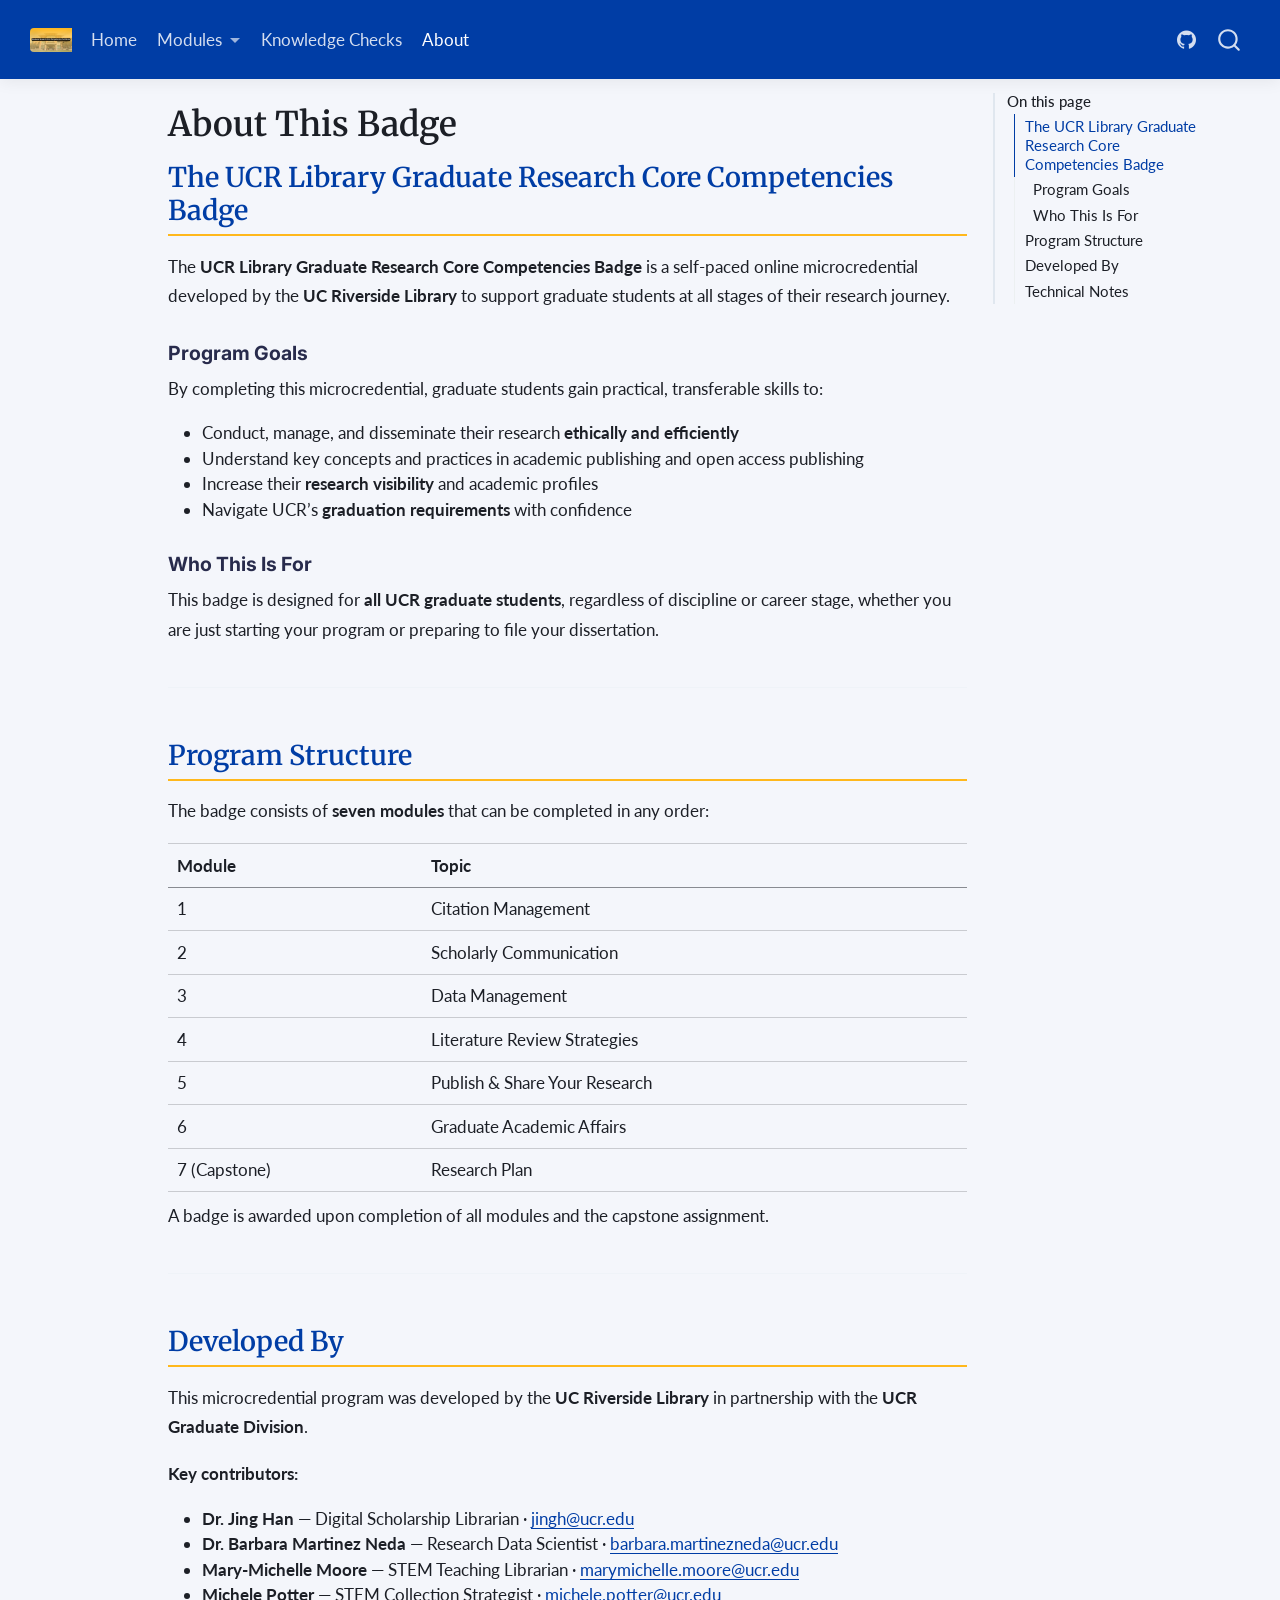
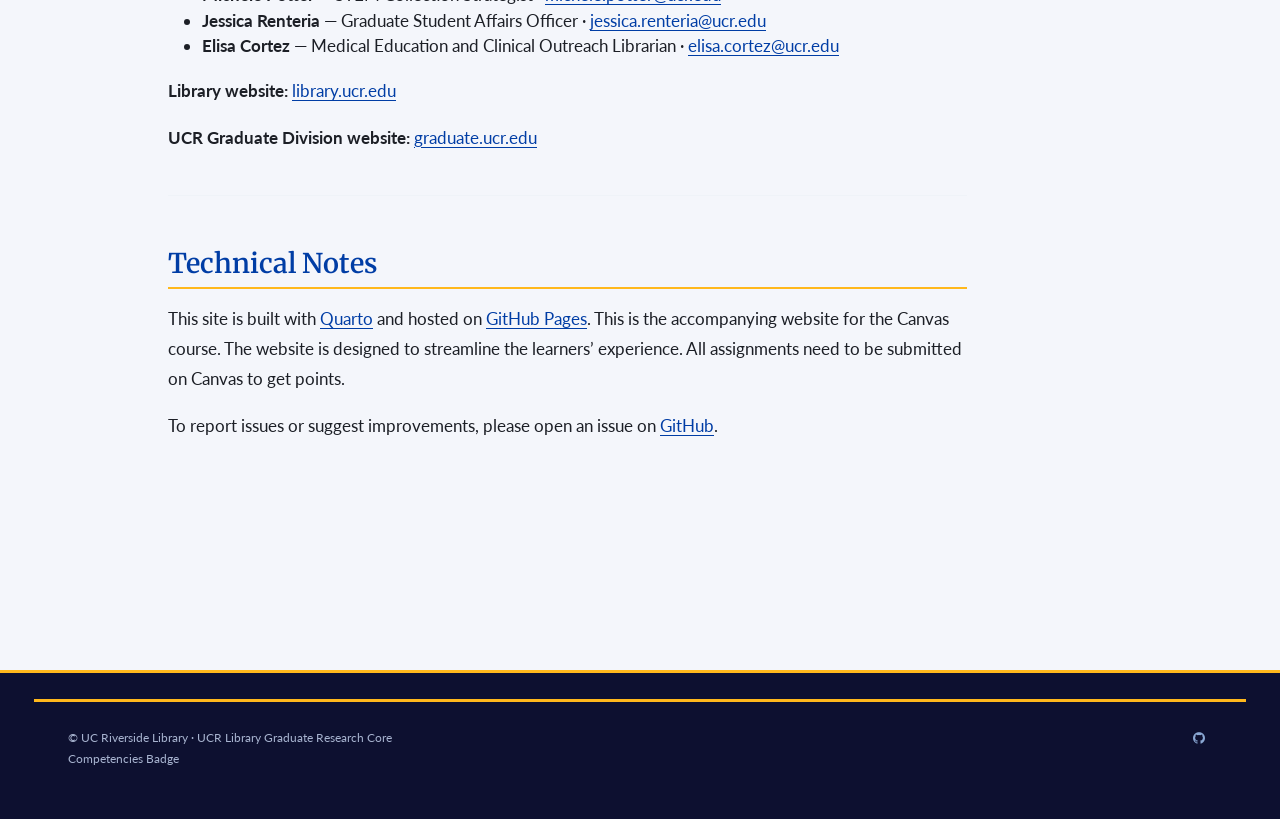
==== commit f5cc958a: "Rename certificate to badge and add Library to title" ====
--- a/docs/about.html
+++ b/docs/about.html
@@ -7,7 +7,7 @@
 <meta name="viewport" content="width=device-width, initial-scale=1.0, user-scalable=yes">
 
 
-<title>About This Certificate – Graduate Research Core Competencies Certificate</title>
+<title>About This Badge – UCR Library Graduate Research Core Competencies Badge</title>
 <style>
 /* Default styles provided by pandoc.
 ** See https://pandoc.org/MANUAL.html#variables-for-html for config info.
@@ -71,6 +71,15 @@
     "search-label": "Search"
   }
 }</script>
+<script async="" src="https://www.googletagmanager.com/gtag/js?id=G-T1QKSM81L6"></script>
+
+<script type="text/javascript">
+
+window.dataLayer = window.dataLayer || [];
+function gtag(){dataLayer.push(arguments);}
+gtag('js', new Date());
+gtag('config', 'G-T1QKSM81L6', { 'anonymize_ip': true});
+</script>
 <style>html{ scroll-behavior: smooth; }</style>
 <link rel="preconnect" href="https://fonts.googleapis.com">
 <link href="https://fonts.googleapis.com/css2?family=Inter:wght@300;400;600;700&amp;family=Merriweather:wght@400;700&amp;display=swap" rel="stylesheet">
@@ -86,8 +95,8 @@
       <div class="navbar-container container-fluid">
       <div class="navbar-brand-container mx-auto">
     <a href="./index.html" class="navbar-brand navbar-brand-logo">
-    <img src="./images/certificate-thumbnail.jpg" alt="GRCC Certificate" class="navbar-logo light-content">
-    <img src="./images/certificate-thumbnail.jpg" alt="GRCC Certificate" class="navbar-logo dark-content">
+    <img src="./images/certificate-thumbnail.jpg" alt="GRCC Badge" class="navbar-logo light-content">
+    <img src="./images/certificate-thumbnail.jpg" alt="GRCC Badge" class="navbar-logo dark-content">
     </a>
   </div>
             <div id="quarto-search" class="" title="Search"></div>
@@ -166,7 +175,7 @@
     <h2 id="toc-title">On this page</h2>
    
   <ul>
-  <li><a href="#the-graduate-research-core-competencies-certificate" id="toc-the-graduate-research-core-competencies-certificate" class="nav-link active" data-scroll-target="#the-graduate-research-core-competencies-certificate">The Graduate Research Core Competencies Certificate</a>
+  <li><a href="#the-ucr-library-graduate-research-core-competencies-badge" id="toc-the-ucr-library-graduate-research-core-competencies-badge" class="nav-link active" data-scroll-target="#the-ucr-library-graduate-research-core-competencies-badge">The UCR Library Graduate Research Core Competencies Badge</a>
   <ul class="collapse">
   <li><a href="#program-goals" id="toc-program-goals" class="nav-link" data-scroll-target="#program-goals">Program Goals</a></li>
   <li><a href="#who-this-is-for" id="toc-who-this-is-for" class="nav-link" data-scroll-target="#who-this-is-for">Who This Is For</a></li>
@@ -182,7 +191,7 @@
 
 <header id="title-block-header" class="quarto-title-block default">
 <div class="quarto-title">
-<h1 class="title">About This Certificate</h1>
+<h1 class="title">About This Badge</h1>
 </div>
 
 
@@ -199,12 +208,12 @@
 </header>
 
 
-<section id="the-graduate-research-core-competencies-certificate" class="level2">
-<h2 class="anchored" data-anchor-id="the-graduate-research-core-competencies-certificate">The Graduate Research Core Competencies Certificate</h2>
-<p>The <strong>Graduate Research Core Competencies Certificate</strong> is a self-paced online program developed by the <strong>UC Riverside Library</strong> to support graduate students at all stages of their research journey.</p>
+<section id="the-ucr-library-graduate-research-core-competencies-badge" class="level2">
+<h2 class="anchored" data-anchor-id="the-ucr-library-graduate-research-core-competencies-badge">The UCR Library Graduate Research Core Competencies Badge</h2>
+<p>The <strong>UCR Library Graduate Research Core Competencies Badge</strong> is a self-paced online microcredential developed by the <strong>UC Riverside Library</strong> to support graduate students at all stages of their research journey.</p>
 <section id="program-goals" class="level3">
 <h3 class="anchored" data-anchor-id="program-goals">Program Goals</h3>
-<p>By completing this certificate, graduate students gain practical, transferable skills to:</p>
+<p>By completing this microcredential, graduate students gain practical, transferable skills to:</p>
 <ul>
 <li>Conduct, manage, and disseminate their research <strong>ethically and efficiently</strong></li>
 <li>Understand key concepts and practices in academic publishing and open access publishing</li>
@@ -214,13 +223,13 @@
 </section>
 <section id="who-this-is-for" class="level3">
 <h3 class="anchored" data-anchor-id="who-this-is-for">Who This Is For</h3>
-<p>This certificate is designed for <strong>all UCR graduate students</strong>, regardless of discipline or career stage, whether you are just starting your program or preparing to file your dissertation.</p>
+<p>This badge is designed for <strong>all UCR graduate students</strong>, regardless of discipline or career stage, whether you are just starting your program or preparing to file your dissertation.</p>
 <hr>
 </section>
 </section>
 <section id="program-structure" class="level2">
 <h2 class="anchored" data-anchor-id="program-structure">Program Structure</h2>
-<p>The certificate consists of <strong>seven modules</strong> that can be completed in any order:</p>
+<p>The badge consists of <strong>seven modules</strong> that can be completed in any order:</p>
 <table class="caption-top table">
 <thead>
 <tr class="header">
@@ -259,12 +268,12 @@
 </tr>
 </tbody>
 </table>
-<p>A certificate is awarded upon completion of all modules and the capstone assignment.</p>
+<p>A badge is awarded upon completion of all modules and the capstone assignment.</p>
 <hr>
 </section>
 <section id="developed-by" class="level2">
 <h2 class="anchored" data-anchor-id="developed-by">Developed By</h2>
-<p>This certificate program was developed by the <strong>UC Riverside Library</strong> in partnership with the <strong>UCR Graduate Division</strong>.</p>
+<p>This microcredential program was developed by the <strong>UC Riverside Library</strong> in partnership with the <strong>UCR Graduate Division</strong>.</p>
 <p><strong>Key contributors:</strong></p>
 <ul>
 <li><strong>Dr.&nbsp;Jing Han</strong> — Digital Scholarship Librarian · <a href="mailto:jingh@ucr.edu">jingh@ucr.edu</a></li>
@@ -280,7 +289,7 @@
 </section>
 <section id="technical-notes" class="level2">
 <h2 class="anchored" data-anchor-id="technical-notes">Technical Notes</h2>
-<p>This site is built with <a href="https://quarto.org">Quarto</a> and hosted on <a href="https://jinghanlib.github.io/grcc-certificate/">GitHub Pages</a>. This is the companying website for the Canvas course. The website is designed to streamline the learners’ experience. All assignments need to be submitted on Canvas to get points.</p>
+<p>This site is built with <a href="https://quarto.org">Quarto</a> and hosted on <a href="https://jinghanlib.github.io/grcc-certificate/">GitHub Pages</a>. This is the accompanying website for the Canvas course. The website is designed to streamline the learners’ experience. All assignments need to be submitted on Canvas to get points.</p>
 <p>To report issues or suggest improvements, please open an issue on <a href="https://github.com/jinghanlib/grcc-certificate">GitHub</a>.</p>
 
 
@@ -696,7 +705,7 @@
 <footer class="footer">
   <div class="nav-footer">
     <div class="nav-footer-left">
-<p>© UC Riverside Library · Graduate Research Core Competencies Certificate</p>
+<p>© UC Riverside Library · UCR Library Graduate Research Core Competencies Badge</p>
 </div>   
     <div class="nav-footer-center">
       &nbsp;
